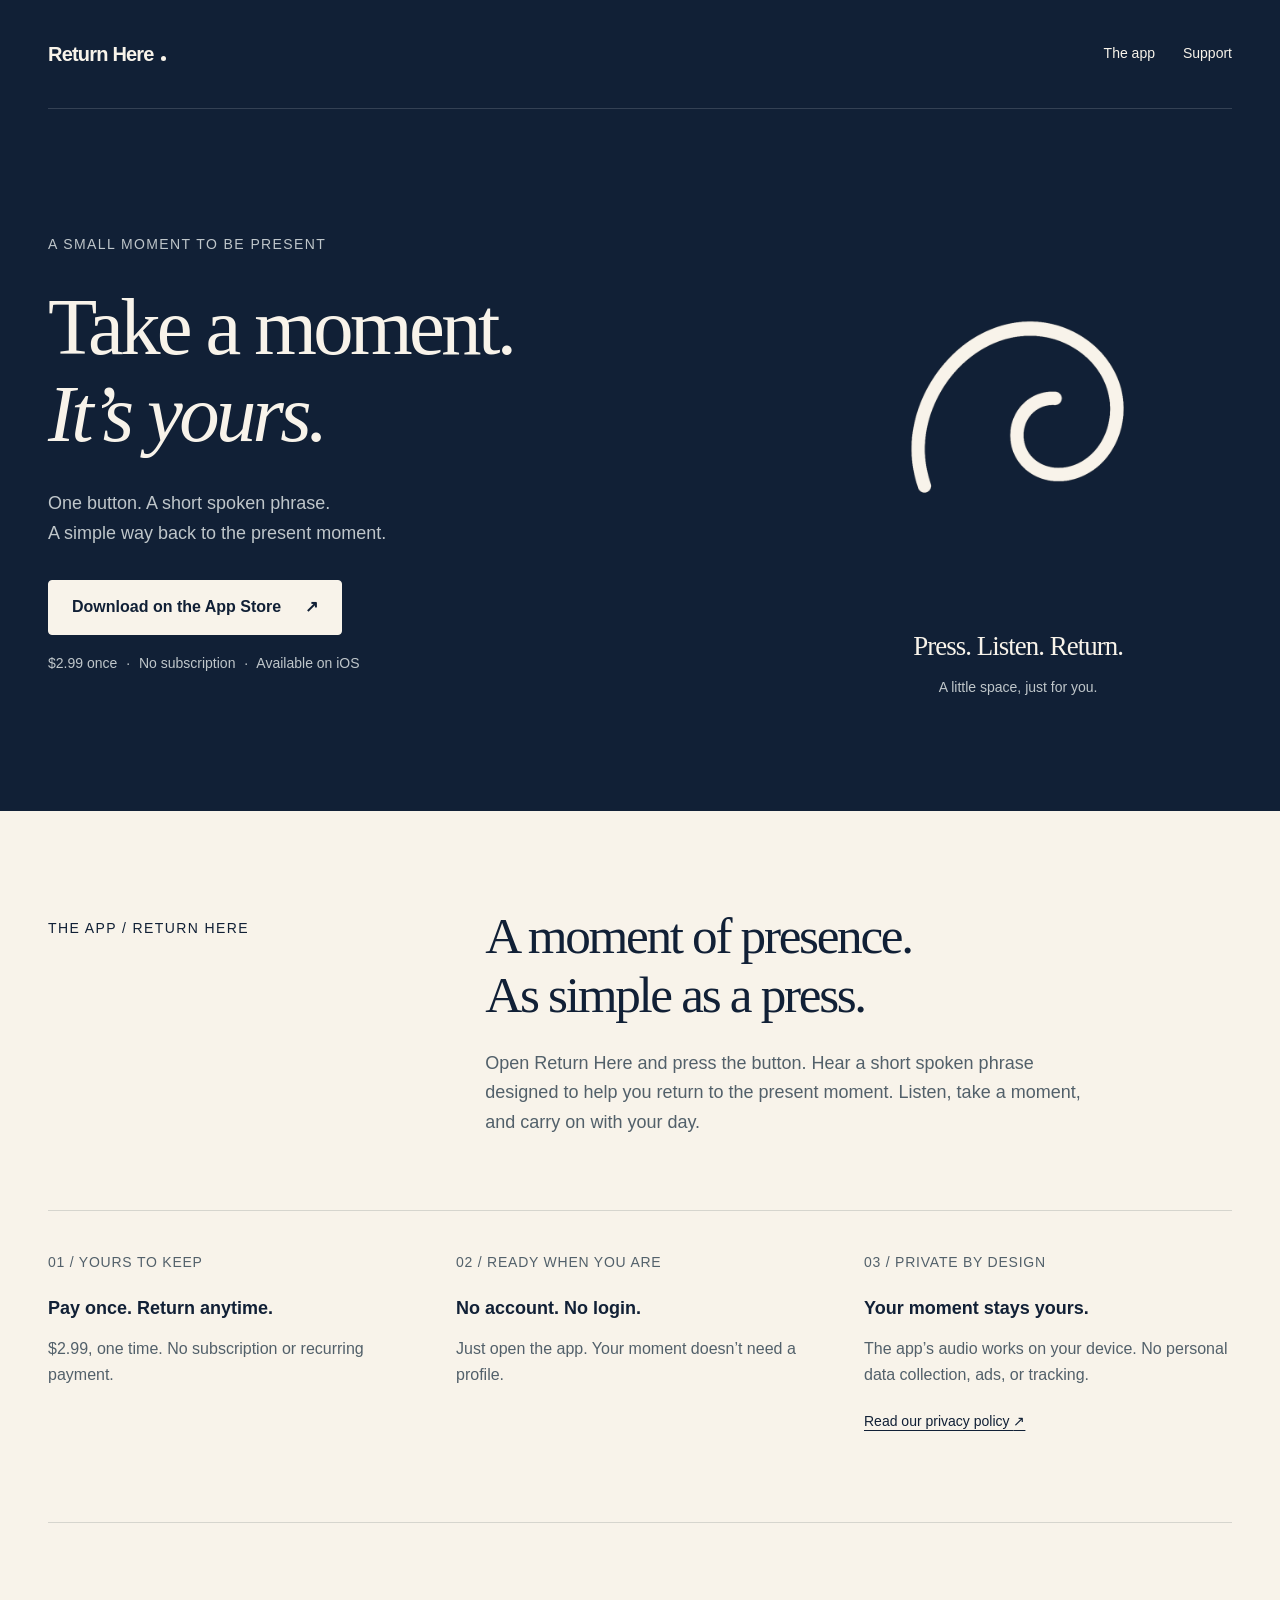
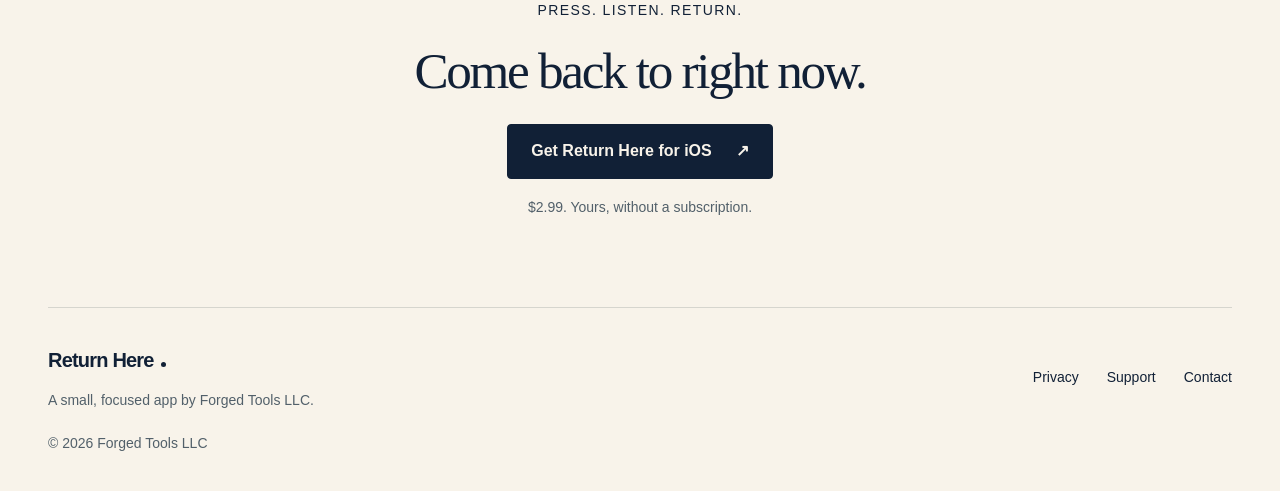
==== index.html @ dcfb2195 "Feature Return Here spiral in hero and brand metadata" ====
<!doctype html>
<html lang="en">
<head>
  <meta charset="utf-8">
  <meta name="viewport" content="width=device-width, initial-scale=1">
  <meta name="theme-color" content="#112036">
  <meta name="description" content="Take a moment. It’s yours. Return Here is a simple one-button app: press, listen, and return to the present. $2.99 once. No subscription. No account.">
  <title>Return Here — Take a moment. It’s yours.</title>
  <link rel="icon" type="image/png" sizes="1024x1024" href="assets/return-here-icon.png">
  <link rel="apple-touch-icon" href="assets/return-here-icon.png">
  <meta property="og:title" content="Return Here — Take a moment. It’s yours.">
  <meta property="og:description" content="One button. A short spoken phrase. A simple way back to the present moment. $2.99 once. No subscription. No account.">
  <meta property="og:type" content="website">
  <meta property="og:image" content="https://forgedtoolssite.pages.dev/assets/return-here-icon.png">
  <meta property="og:image:width" content="1024">
  <meta property="og:image:height" content="1024">
  <meta property="og:image:alt" content="Return Here cream spiral on navy">
  <meta name="twitter:card" content="summary">
  <link rel="stylesheet" href="return-here.css">
</head>
<body>
  <a class="skip-link" href="#main">Skip to content</a>
  <div class="navy">
    <header class="site-header wrap">
      <a class="wordmark" href="index.html" aria-label="Return Here home">Return Here<span class="brand-dot" aria-hidden="true"></span></a>
      <nav aria-label="Primary navigation"><a href="#products">The app</a><a href="support.html">Support</a></nav>
    </header>
    <main id="main">
      <section class="hero wrap" aria-labelledby="hero-title">
        <div class="hero-copy">
          <p class="eyebrow">A small moment to be present</p>
          <h1 id="hero-title">Take a moment.<br><em>It’s yours.</em></h1>
          <p class="intro">One button. A short spoken phrase.<br>A simple way back to the present moment.</p>
          <a class="button" href="https://apps.apple.com/app/id6803208554">Download on the App Store <span aria-hidden="true">↗</span></a>
          <p class="purchase">$2.99 once <span aria-hidden="true">·</span> No subscription <span aria-hidden="true">·</span> Available on iOS</p>
        </div>
        <div class="hero-brand">
          <img class="hero-icon" src="assets/return-here-icon.png" width="1024" height="1024" alt="Return Here cream spiral" fetchpriority="high">
          <div class="ritual">
            <p>Press. Listen. Return.</p>
            <span class="ritual-note">A little space, just for you.</span>
          </div>
        </div>
      </section>
      <div class="cream">
        <section class="explanation wrap" id="products" aria-labelledby="app-title">
          <p class="eyebrow">The app / Return Here</p>
          <div><h2 id="app-title">A moment of presence.<br>As simple as a press.</h2>
          <p>Open Return Here and press the button. Hear a short spoken phrase designed to help you return to the present moment. Listen, take a moment, and carry on with your day.</p></div>
        </section>
        <section class="values wrap" aria-label="Simple by design">
          <article><p class="eyebrow">01 / Yours to keep</p><h3>Pay once. Return anytime.</h3><p>$2.99, one time. No subscription or recurring payment.</p></article>
          <article><p class="eyebrow">02 / Ready when you are</p><h3>No account. No login.</h3><p>Just open the app. Your moment doesn’t need a profile.</p></article>
          <article><p class="eyebrow">03 / Private by design</p><h3>Your moment stays yours.</h3><p>The app’s audio works on your device. No personal data collection, ads, or tracking.</p><a class="text-link" href="privacy.html">Read our privacy policy <span aria-hidden="true">↗</span></a></article>
        </section>
        <section class="closing wrap" aria-labelledby="closing-title"><p class="eyebrow">Press. Listen. Return.</p><h2 id="closing-title">Come back to right now.</h2><a class="button dark" href="https://apps.apple.com/app/id6803208554">Get Return Here for iOS <span aria-hidden="true">↗</span></a><p class="purchase">$2.99. Yours, without a subscription.</p></section>
        <footer class="site-footer wrap">
          <div id="about"><a class="wordmark" href="index.html">Return Here<span class="brand-dot" aria-hidden="true"></span></a><p>A small, focused app by Forged Tools LLC.</p></div>
          <nav aria-label="Footer navigation"><a href="privacy.html">Privacy</a><a href="support.html">Support</a><a id="contact" href="mailto:hello@forgedtools.ai">Contact</a></nav>
          <p class="copyright">© 2026 Forged Tools LLC</p>
        </footer>
      </div>
    </main>
  </div>
</body>
</html>
---- return-here.css ----
:root { color-scheme: light; --navy: #112036; --cream: #f8f3ea; --muted: #bfc6ca; --ink-muted: #52606a; --line: #d6d5ce; }
* { box-sizing: border-box; }
html { scroll-behavior: smooth; }
body { margin: 0; font-family: -apple-system, BlinkMacSystemFont, "Segoe UI", sans-serif; font-size: 16px; line-height: 1.65; -webkit-font-smoothing: antialiased; }
a { color: inherit; text-underline-offset: .3em; }
a:focus-visible { outline: 2px solid currentColor; outline-offset: 6px; }
a:hover { text-decoration: underline; }
p, h1, h2, h3 { margin-top: 0; }
.wrap { width: min(1184px, calc(100% - 96px)); margin-inline: auto; }
.navy { background: var(--navy); color: var(--cream); }
.cream { background: var(--cream); color: var(--navy); }
.site-header { display: flex; justify-content: space-between; align-items: center; padding-block: 32px; border-bottom: 1px solid #ffffff26; }
.wordmark { display: inline-flex; align-items: baseline; gap: 7px; font-size: 1.25rem; font-weight: 600; letter-spacing: -.04em; text-decoration: none; }
.brand-dot { width: 5px; height: 5px; background: currentColor; border-radius: 50%; }
nav { display: flex; flex-wrap: wrap; gap: 28px; }
nav a { display: inline-flex; align-items: center; min-height: 44px; font-size: .875rem; text-decoration: none; }
.hero { display: grid; grid-template-columns: 1.6fr 1fr; align-items: center; gap: 72px; padding-block: 100px 112px; }
.eyebrow { font-size: .875rem; letter-spacing: .1em; text-transform: uppercase; font-weight: 500; margin-bottom: 28px; }
.hero .eyebrow { color: var(--muted); }
h1, h2 { font-family: Georgia, "Times New Roman", serif; font-weight: 400; letter-spacing: -.045em; }
h1 { font-size: clamp(3.5rem, 6.3vw, 5.7rem); line-height: 1.07; margin-bottom: 32px; }
h1 em { font-weight: 400; }
.intro { color: var(--muted); font-size: 1.125rem; margin-bottom: 32px; }
.button { display: inline-flex; justify-content: center; align-items: center; gap: 24px; min-height: 54px; padding: 13px 23px; border: 1px solid var(--cream); border-radius: 4px; color: var(--navy); background: var(--cream); text-decoration: none; font-size: 1rem; font-weight: 600; }
.button:hover { background: #e4dfd3; text-decoration: none; }
.purchase { font-size: .875rem; color: var(--muted); margin: 17px 0 0; }
.purchase span { margin-inline: 5px; }
.hero-brand { min-width: 0; text-align: center; }
.hero-icon { display: block; width: 100%; max-width: 420px; height: auto; margin-inline: auto; }
.ritual p { font-family: Georgia, "Times New Roman", serif; font-size: clamp(1.4rem, 2.1vw, 2rem); line-height: 1.3; letter-spacing: -.035em; margin: 0; }
.ritual-note { display: block; margin-top: 12px; color: var(--muted); font-size: .875rem; }
.explanation { display: grid; grid-template-columns: 1fr 2fr; gap: 64px; padding-block: 96px 72px; scroll-margin-top: 32px; }
.explanation .eyebrow { padding-top: 10px; }
h2 { font-size: clamp(2.25rem, 4vw, 3.5rem); line-height: 1.15; margin-bottom: 24px; }
.explanation p:not(.eyebrow) { max-width: 620px; font-size: 1.125rem; color: var(--ink-muted); margin-bottom: 0; }
.values { display: grid; grid-template-columns: repeat(3, 1fr); gap: 40px; padding-block: 40px 80px; border-top: 1px solid var(--line); }
.values .eyebrow { color: var(--ink-muted); font-size: .875rem; letter-spacing: .055em; margin-bottom: 20px; }
h3 { font-weight: 600; font-size: 1.125rem; margin-bottom: 12px; }
.values article > p:not(.eyebrow) { color: var(--ink-muted); margin-bottom: 14px; }
.text-link { display: inline-block; padding-block: 8px; font-size: .875rem; }
.closing { text-align: center; border-top: 1px solid var(--line); padding-block: 76px 88px; }
.closing .eyebrow { margin-bottom: 20px; }
.dark { background: var(--navy); border-color: var(--navy); color: var(--cream); }
.dark:hover { background: #263e53; }
.closing .purchase { color: var(--ink-muted); }
.site-footer { display: grid; grid-template-columns: 1fr auto; gap: 20px; border-top: 1px solid var(--line); padding-block: 36px; }
.site-footer p { font-size: .875rem; color: var(--ink-muted); margin: 12px 0 0; }
.site-footer .copyright { grid-column: 1 / -1; margin-top: 0; }
.skip-link { position: absolute; top: 12px; left: 12px; z-index: 2; padding: 12px 20px; background: var(--cream); color: var(--navy); transform: translateY(-180%); }
.skip-link:focus { transform: translateY(0); }
@media (max-width: 900px) {
  .wrap { width: calc(100% - 48px); }
  .hero { gap: 32px; padding-block: 72px 80px; }

  .explanation { gap: 32px; }
  .values { gap: 24px; }
}
@media (max-width: 640px) {
  .site-header { padding-block: 18px; }
  nav { gap: 20px; }
  .wordmark { font-size: 1.125rem; }
  .hero { grid-template-columns: 1fr; gap: 32px; padding-block: 12px 48px; }
  h1 { font-size: clamp(2.9rem, 10.5vw, 4rem); }
  .hero .eyebrow { font-size: .75rem; letter-spacing: .08em; margin-bottom: 24px; }
  .purchase { max-width: 320px; }
  .hero-brand { grid-row: 1; }
  .hero-icon { width: 200px; }
  .ritual p { font-size: 1.5rem; }
  .ritual-note { margin-top: 8px; }
  .explanation { grid-template-columns: 1fr; gap: 0; padding-block: 56px 44px; }
  .values { grid-template-columns: 1fr; gap: 32px; padding-block: 32px 48px; }
  .values .eyebrow { margin-bottom: 12px; }
  .closing { padding-block: 52px 56px; }
  .closing .purchase { margin-inline: auto; }
  .site-footer { grid-template-columns: 1fr; gap: 12px; }
  .button { gap: 16px; }
}
@media (prefers-reduced-motion: reduce) { html { scroll-behavior: auto; } }
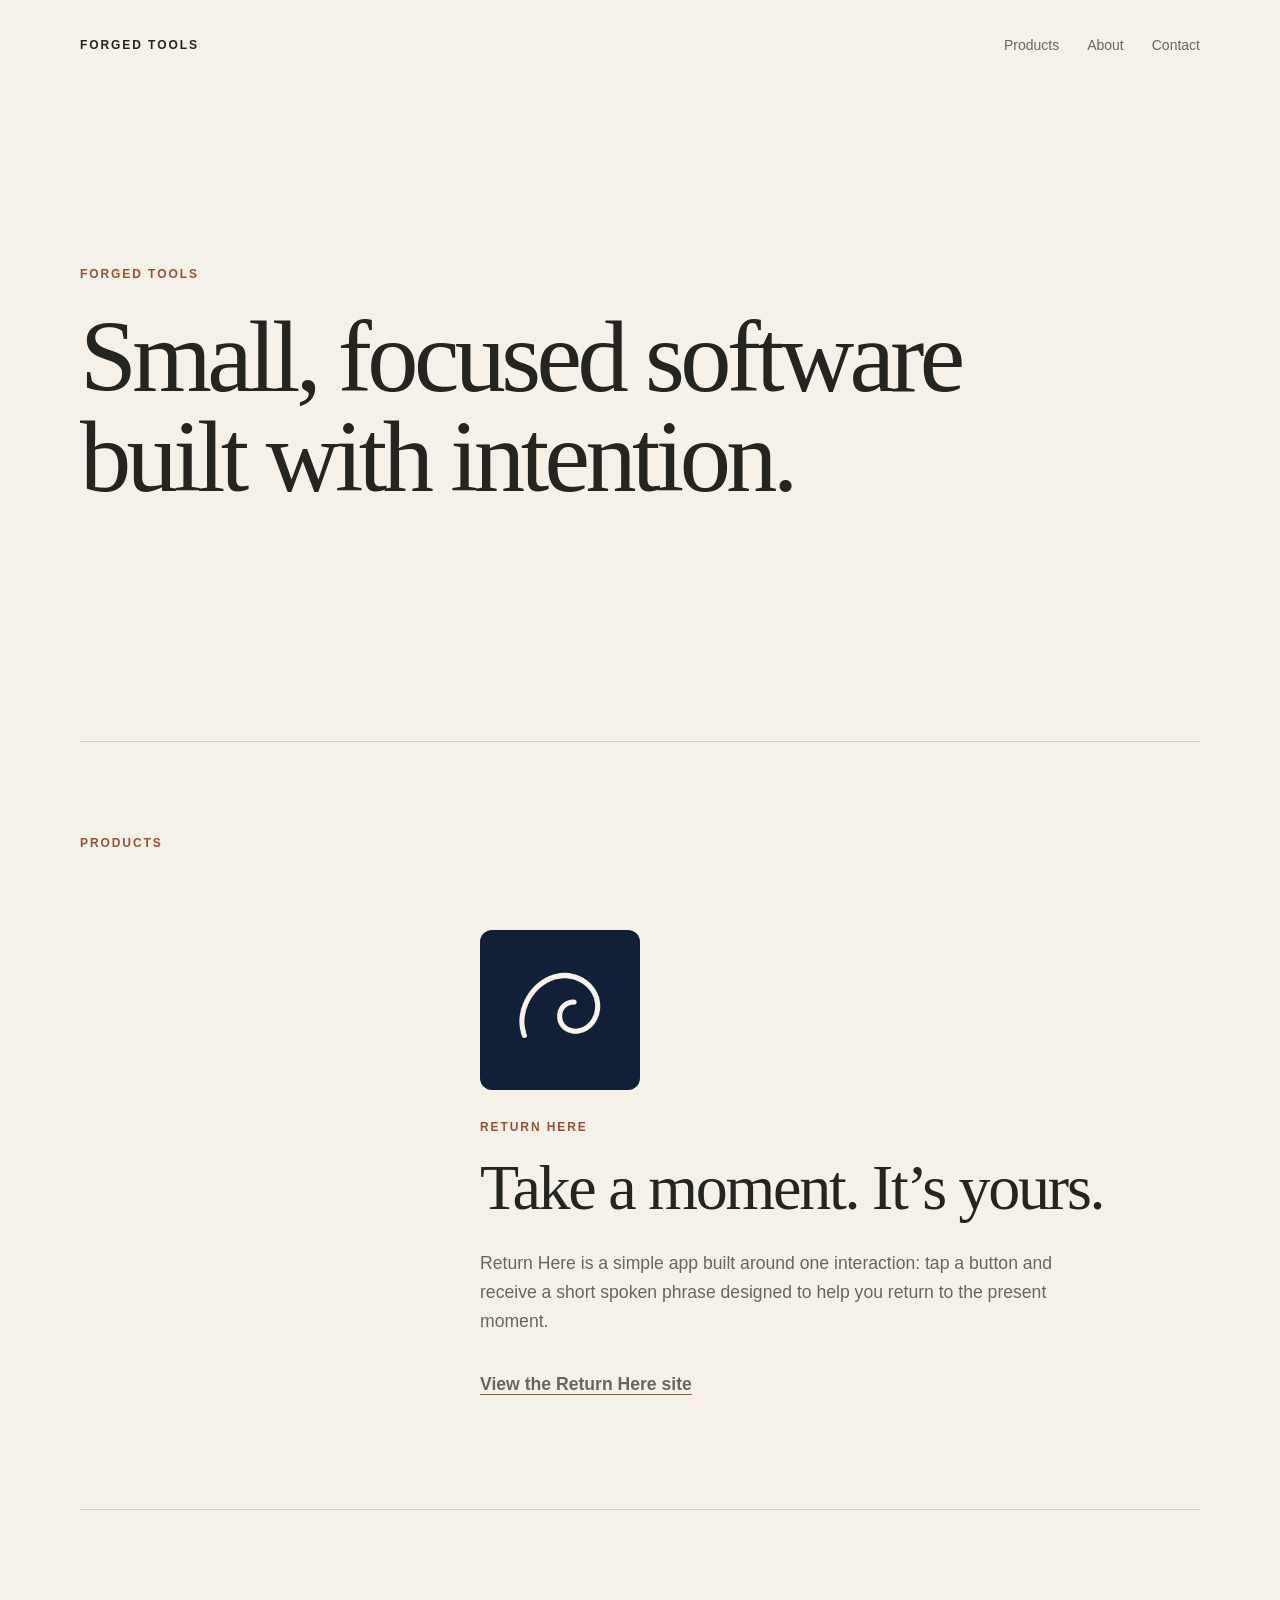
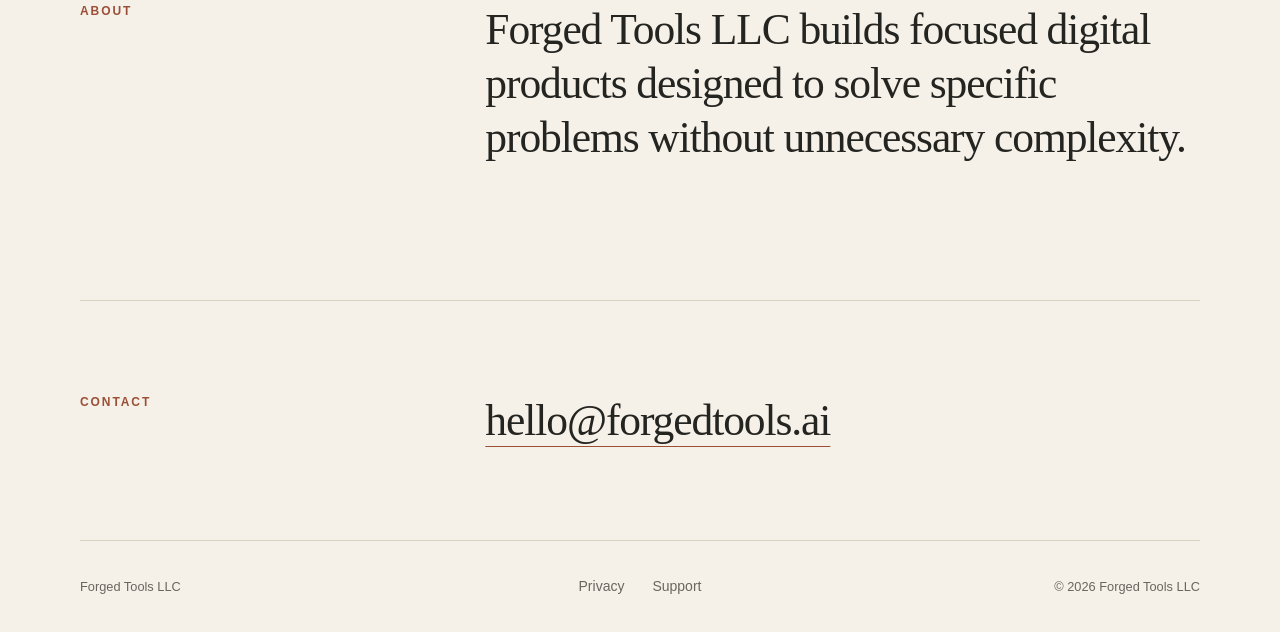
==== commit f9c61822: "Restore corporate homepage and move Return Here to dedicated path" ====
--- a/index.html
+++ b/index.html
@@ -3,64 +3,56 @@
 <head>
   <meta charset="utf-8">
   <meta name="viewport" content="width=device-width, initial-scale=1">
-  <meta name="theme-color" content="#112036">
-  <meta name="description" content="Take a moment. It’s yours. Return Here is a simple one-button app: press, listen, and return to the present. $2.99 once. No subscription. No account.">
-  <title>Return Here — Take a moment. It’s yours.</title>
-  <link rel="icon" type="image/png" sizes="1024x1024" href="assets/return-here-icon.png">
-  <link rel="apple-touch-icon" href="assets/return-here-icon.png">
-  <meta property="og:title" content="Return Here — Take a moment. It’s yours.">
-  <meta property="og:description" content="One button. A short spoken phrase. A simple way back to the present moment. $2.99 once. No subscription. No account.">
-  <meta property="og:type" content="website">
-  <meta property="og:image" content="https://forgedtoolssite.pages.dev/assets/return-here-icon.png">
-  <meta property="og:image:width" content="1024">
-  <meta property="og:image:height" content="1024">
-  <meta property="og:image:alt" content="Return Here cream spiral on navy">
-  <meta name="twitter:card" content="summary">
-  <link rel="stylesheet" href="return-here.css">
+  <meta name="description" content="Forged Tools LLC builds small, focused software with intention.">
+  <title>Forged Tools LLC — Focused Software</title>
+  <link rel="canonical" href="https://forgedtools.ai/">
+  <link rel="stylesheet" href="styles.css">
 </head>
 <body>
-  <a class="skip-link" href="#main">Skip to content</a>
-  <div class="navy">
-    <header class="site-header wrap">
-      <a class="wordmark" href="index.html" aria-label="Return Here home">Return Here<span class="brand-dot" aria-hidden="true"></span></a>
-      <nav aria-label="Primary navigation"><a href="#products">The app</a><a href="support.html">Support</a></nav>
-    </header>
-    <main id="main">
-      <section class="hero wrap" aria-labelledby="hero-title">
-        <div class="hero-copy">
-          <p class="eyebrow">A small moment to be present</p>
-          <h1 id="hero-title">Take a moment.<br><em>It’s yours.</em></h1>
-          <p class="intro">One button. A short spoken phrase.<br>A simple way back to the present moment.</p>
-          <a class="button" href="https://apps.apple.com/app/id6803208554">Download on the App Store <span aria-hidden="true">↗</span></a>
-          <p class="purchase">$2.99 once <span aria-hidden="true">·</span> No subscription <span aria-hidden="true">·</span> Available on iOS</p>
-        </div>
-        <div class="hero-brand">
-          <img class="hero-icon" src="assets/return-here-icon.png" width="1024" height="1024" alt="Return Here cream spiral" fetchpriority="high">
-          <div class="ritual">
-            <p>Press. Listen. Return.</p>
-            <span class="ritual-note">A little space, just for you.</span>
-          </div>
-        </div>
-      </section>
-      <div class="cream">
-        <section class="explanation wrap" id="products" aria-labelledby="app-title">
-          <p class="eyebrow">The app / Return Here</p>
-          <div><h2 id="app-title">A moment of presence.<br>As simple as a press.</h2>
-          <p>Open Return Here and press the button. Hear a short spoken phrase designed to help you return to the present moment. Listen, take a moment, and carry on with your day.</p></div>
-        </section>
-        <section class="values wrap" aria-label="Simple by design">
-          <article><p class="eyebrow">01 / Yours to keep</p><h3>Pay once. Return anytime.</h3><p>$2.99, one time. No subscription or recurring payment.</p></article>
-          <article><p class="eyebrow">02 / Ready when you are</p><h3>No account. No login.</h3><p>Just open the app. Your moment doesn’t need a profile.</p></article>
-          <article><p class="eyebrow">03 / Private by design</p><h3>Your moment stays yours.</h3><p>The app’s audio works on your device. No personal data collection, ads, or tracking.</p><a class="text-link" href="privacy.html">Read our privacy policy <span aria-hidden="true">↗</span></a></article>
-        </section>
-        <section class="closing wrap" aria-labelledby="closing-title"><p class="eyebrow">Press. Listen. Return.</p><h2 id="closing-title">Come back to right now.</h2><a class="button dark" href="https://apps.apple.com/app/id6803208554">Get Return Here for iOS <span aria-hidden="true">↗</span></a><p class="purchase">$2.99. Yours, without a subscription.</p></section>
-        <footer class="site-footer wrap">
-          <div id="about"><a class="wordmark" href="index.html">Return Here<span class="brand-dot" aria-hidden="true"></span></a><p>A small, focused app by Forged Tools LLC.</p></div>
-          <nav aria-label="Footer navigation"><a href="privacy.html">Privacy</a><a href="support.html">Support</a><a id="contact" href="mailto:hello@forgedtools.ai">Contact</a></nav>
-          <p class="copyright">© 2026 Forged Tools LLC</p>
-        </footer>
-      </div>
-    </main>
-  </div>
+  <header class="site-header">
+    <a class="wordmark" href="index.html" aria-label="Forged Tools home">Forged Tools</a>
+    <nav aria-label="Primary navigation">
+      <a href="#products">Products</a>
+      <a href="#about">About</a>
+      <a href="#contact">Contact</a>
+    </nav>
+  </header>
+
+  <main>
+    <section class="hero" aria-labelledby="hero-title">
+      <p class="eyebrow">Forged Tools</p>
+      <h1 id="hero-title">Small, focused software<br>built with intention.</h1>
+    </section>
+
+    <section class="section" id="products" aria-labelledby="products-title">
+      <p class="section-label" id="products-title">Products</p>
+      <article class="product">
+        <img class="product-icon" src="/assets/return-here-icon.png" width="160" height="160" alt="Return Here cream spiral on navy">
+        <p class="product-name">Return Here</p>
+        <h2>Take a moment. It’s yours.</h2>
+        <p>Return Here is a simple app built around one interaction: tap a button and receive a short spoken phrase designed to help you return to the present moment.</p>
+        <p class="status"><a href="/return-here/">View the Return Here site</a></p>
+      </article>
+    </section>
+
+    <section class="section split" id="about" aria-labelledby="about-title">
+      <h2 class="section-label" id="about-title">About</h2>
+      <p class="lead">Forged Tools LLC builds focused digital products designed to solve specific problems without unnecessary complexity.</p>
+    </section>
+
+    <section class="section split" id="contact" aria-labelledby="contact-title">
+      <h2 class="section-label" id="contact-title">Contact</h2>
+      <a class="email" href="mailto:hello@forgedtools.ai">hello@forgedtools.ai</a>
+    </section>
+  </main>
+
+  <footer class="site-footer">
+    <p>Forged Tools LLC</p>
+    <nav aria-label="Footer navigation">
+      <a href="privacy.html">Privacy</a>
+      <a href="support.html">Support</a>
+    </nav>
+    <p>© 2026 Forged Tools LLC</p>
+  </footer>
 </body>
 </html>
--- a/styles.css
+++ b/styles.css
@@ -0,0 +1,302 @@
+:root {
+  --background: #f5f1e8;
+  --surface: #ece6da;
+  --text: #242421;
+  --muted: #68665f;
+  --accent: #9b4f36;
+  --border: #d7d0c3;
+}
+
+* {
+  box-sizing: border-box;
+}
+
+html {
+  scroll-behavior: smooth;
+}
+
+body {
+  margin: 0;
+  background: var(--background);
+  color: var(--text);
+  font-family: Inter, ui-sans-serif, -apple-system, BlinkMacSystemFont, "Segoe UI", sans-serif;
+  font-size: 16px;
+  line-height: 1.65;
+  -webkit-font-smoothing: antialiased;
+}
+
+a {
+  color: inherit;
+  text-decoration-color: var(--accent);
+  text-decoration-thickness: 1px;
+  text-underline-offset: 0.25em;
+}
+
+a:hover {
+  color: var(--accent);
+}
+
+a:focus-visible {
+  outline: 2px solid var(--accent);
+  outline-offset: 5px;
+}
+
+.site-header,
+main,
+.site-footer {
+  width: min(1120px, calc(100% - 48px));
+  margin-inline: auto;
+}
+
+.site-header {
+  display: flex;
+  align-items: center;
+  justify-content: space-between;
+  padding-block: 34px;
+}
+
+.wordmark,
+.eyebrow,
+.section-label,
+.product-name {
+  font-size: 0.75rem;
+  font-weight: 700;
+  letter-spacing: 0.16em;
+  text-transform: uppercase;
+}
+
+.wordmark {
+  text-decoration: none;
+}
+
+nav {
+  display: flex;
+  gap: 28px;
+}
+
+nav a {
+  color: var(--muted);
+  font-size: 0.875rem;
+  text-decoration: none;
+}
+
+.hero {
+  display: flex;
+  min-height: 650px;
+  flex-direction: column;
+  justify-content: center;
+  padding-block: 80px 140px;
+}
+
+.eyebrow,
+.section-label,
+.product-name {
+  margin: 0;
+  color: var(--accent);
+}
+
+h1,
+h2,
+p {
+  margin-top: 0;
+}
+
+h1 {
+  max-width: 900px;
+  margin: 22px 0 0;
+  font-family: Georgia, "Times New Roman", serif;
+  font-size: clamp(3.2rem, 8vw, 6.8rem);
+  font-weight: 400;
+  letter-spacing: -0.045em;
+  line-height: 0.98;
+}
+
+.section {
+  border-top: 1px solid var(--border);
+  padding-block: 92px;
+}
+
+.product {
+  max-width: 720px;
+  margin: 76px 0 0 auto;
+}
+
+.product-icon {
+  display: block;
+  width: 160px;
+  height: auto;
+  margin-bottom: 28px;
+  border-radius: 12px;
+}
+
+.product h2 {
+  margin: 16px 0 28px;
+  font-family: Georgia, "Times New Roman", serif;
+  font-size: clamp(2.25rem, 5vw, 4.2rem);
+  font-weight: 400;
+  letter-spacing: -0.035em;
+  line-height: 1.05;
+}
+
+.product > p:not(.product-name) {
+  max-width: 610px;
+  color: var(--muted);
+  font-size: 1.1rem;
+}
+
+.product .status {
+  margin-top: 34px;
+  color: var(--text);
+  font-weight: 600;
+}
+
+.split {
+  display: grid;
+  grid-template-columns: 1fr 2fr;
+  gap: 48px;
+}
+
+.lead,
+.email {
+  max-width: 720px;
+  font-family: Georgia, "Times New Roman", serif;
+  font-size: clamp(1.7rem, 3.4vw, 2.9rem);
+  letter-spacing: -0.025em;
+  line-height: 1.25;
+}
+
+.email {
+  width: fit-content;
+}
+
+.site-footer {
+  display: grid;
+  grid-template-columns: 1fr auto 1fr;
+  align-items: center;
+  gap: 32px;
+  border-top: 1px solid var(--border);
+  padding-block: 34px;
+  color: var(--muted);
+  font-size: 0.8rem;
+}
+
+.site-footer p {
+  margin: 0;
+}
+
+.site-footer p:last-child {
+  text-align: right;
+}
+
+.page {
+  min-height: calc(100vh - 220px);
+  padding-block: 120px 160px;
+}
+
+.page-header {
+  max-width: 820px;
+  margin-bottom: 110px;
+}
+
+.page-header h1 {
+  font-size: clamp(3.2rem, 7vw, 5.8rem);
+}
+
+.updated {
+  margin-top: 28px;
+  color: var(--muted);
+  font-size: 0.875rem;
+}
+
+.prose {
+  max-width: 720px;
+  margin-left: auto;
+}
+
+.prose section {
+  margin-bottom: 60px;
+}
+
+.prose h2 {
+  margin-bottom: 16px;
+  font-family: Georgia, "Times New Roman", serif;
+  font-size: 1.75rem;
+  font-weight: 400;
+  letter-spacing: -0.02em;
+}
+
+.prose p {
+  color: var(--muted);
+  font-size: 1.05rem;
+}
+
+.prose a {
+  color: var(--text);
+}
+
+.note {
+  border-left: 2px solid var(--accent);
+  padding: 12px 0 12px 24px;
+}
+
+@media (max-width: 700px) {
+  .site-header,
+  main,
+  .site-footer {
+    width: min(100% - 32px, 1120px);
+  }
+
+  .site-header {
+    align-items: flex-start;
+    padding-block: 24px;
+  }
+
+  .site-header nav {
+    gap: 14px;
+  }
+
+  .hero {
+    min-height: 570px;
+    padding-block: 80px 110px;
+  }
+
+  h1 {
+    font-size: clamp(3rem, 15vw, 4.5rem);
+  }
+
+  .section {
+    padding-block: 68px;
+  }
+
+  .product {
+    margin-top: 54px;
+  }
+
+  .split {
+    grid-template-columns: 1fr;
+    gap: 38px;
+  }
+
+  .site-footer {
+    grid-template-columns: 1fr;
+    gap: 16px;
+  }
+
+  .site-footer p:last-child {
+    text-align: left;
+  }
+
+  .page {
+    padding-block: 80px 110px;
+  }
+
+  .page-header {
+    margin-bottom: 80px;
+  }
+}
+
+@media (prefers-reduced-motion: reduce) {
+  html {
+    scroll-behavior: auto;
+  }
+}
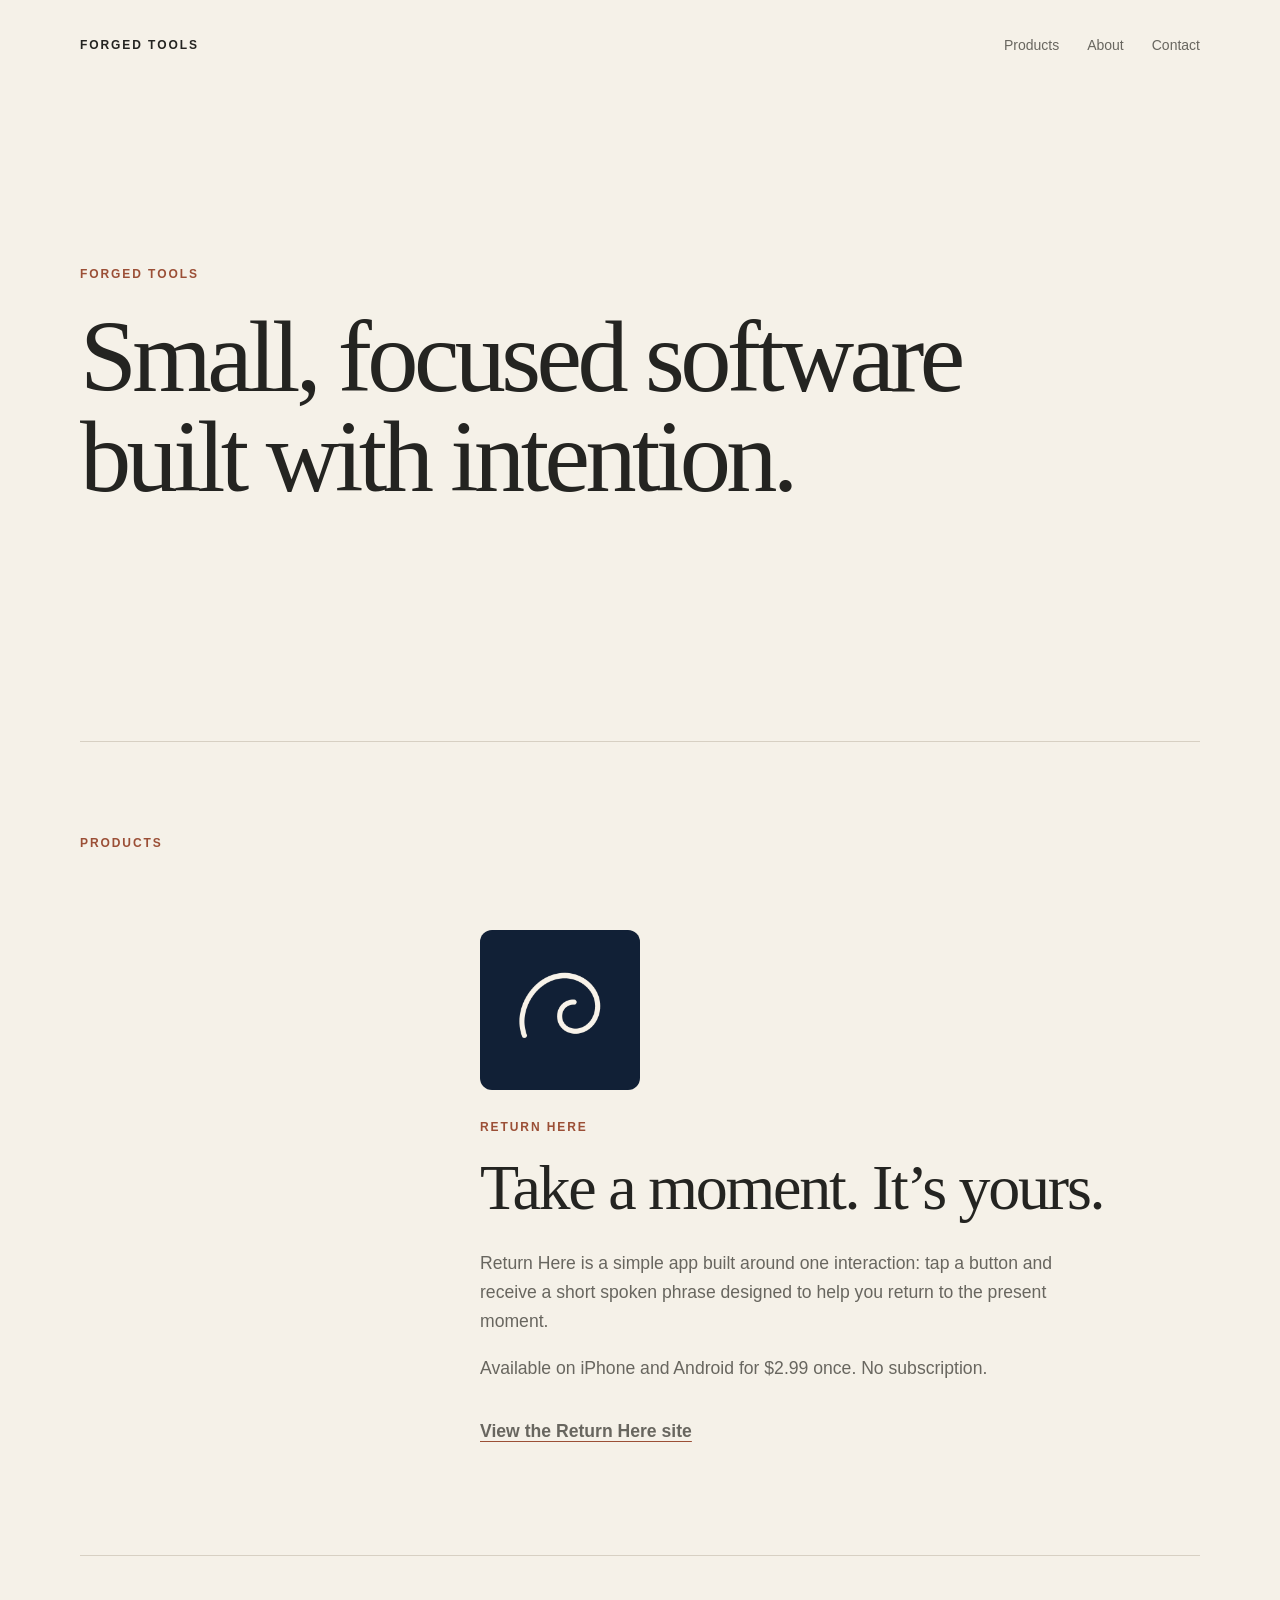
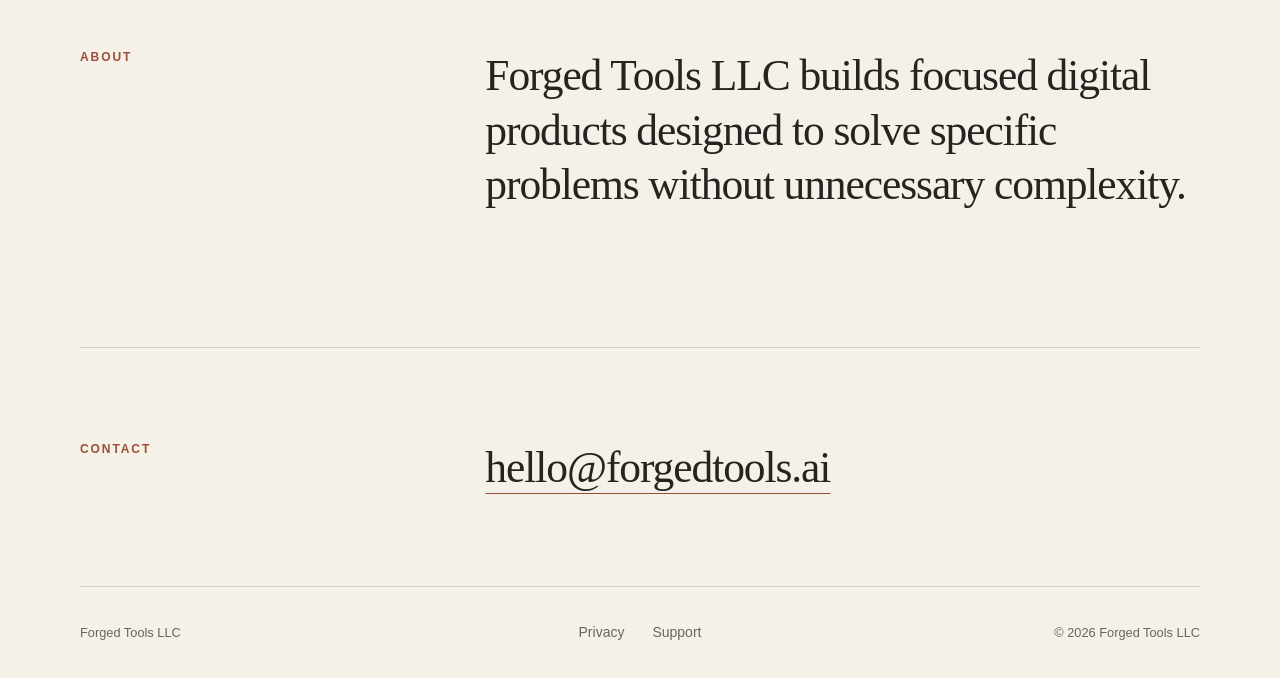
==== commit 1df16cd6: "Mark Return Here dual-platform on homepage" ====
--- a/index.html
+++ b/index.html
@@ -31,6 +31,7 @@
         <p class="product-name">Return Here</p>
         <h2>Take a moment. It’s yours.</h2>
         <p>Return Here is a simple app built around one interaction: tap a button and receive a short spoken phrase designed to help you return to the present moment.</p>
+        <p>Available on iPhone and Android for $2.99 once. No subscription.</p>
         <p class="status"><a href="/return-here/">View the Return Here site</a></p>
       </article>
     </section>
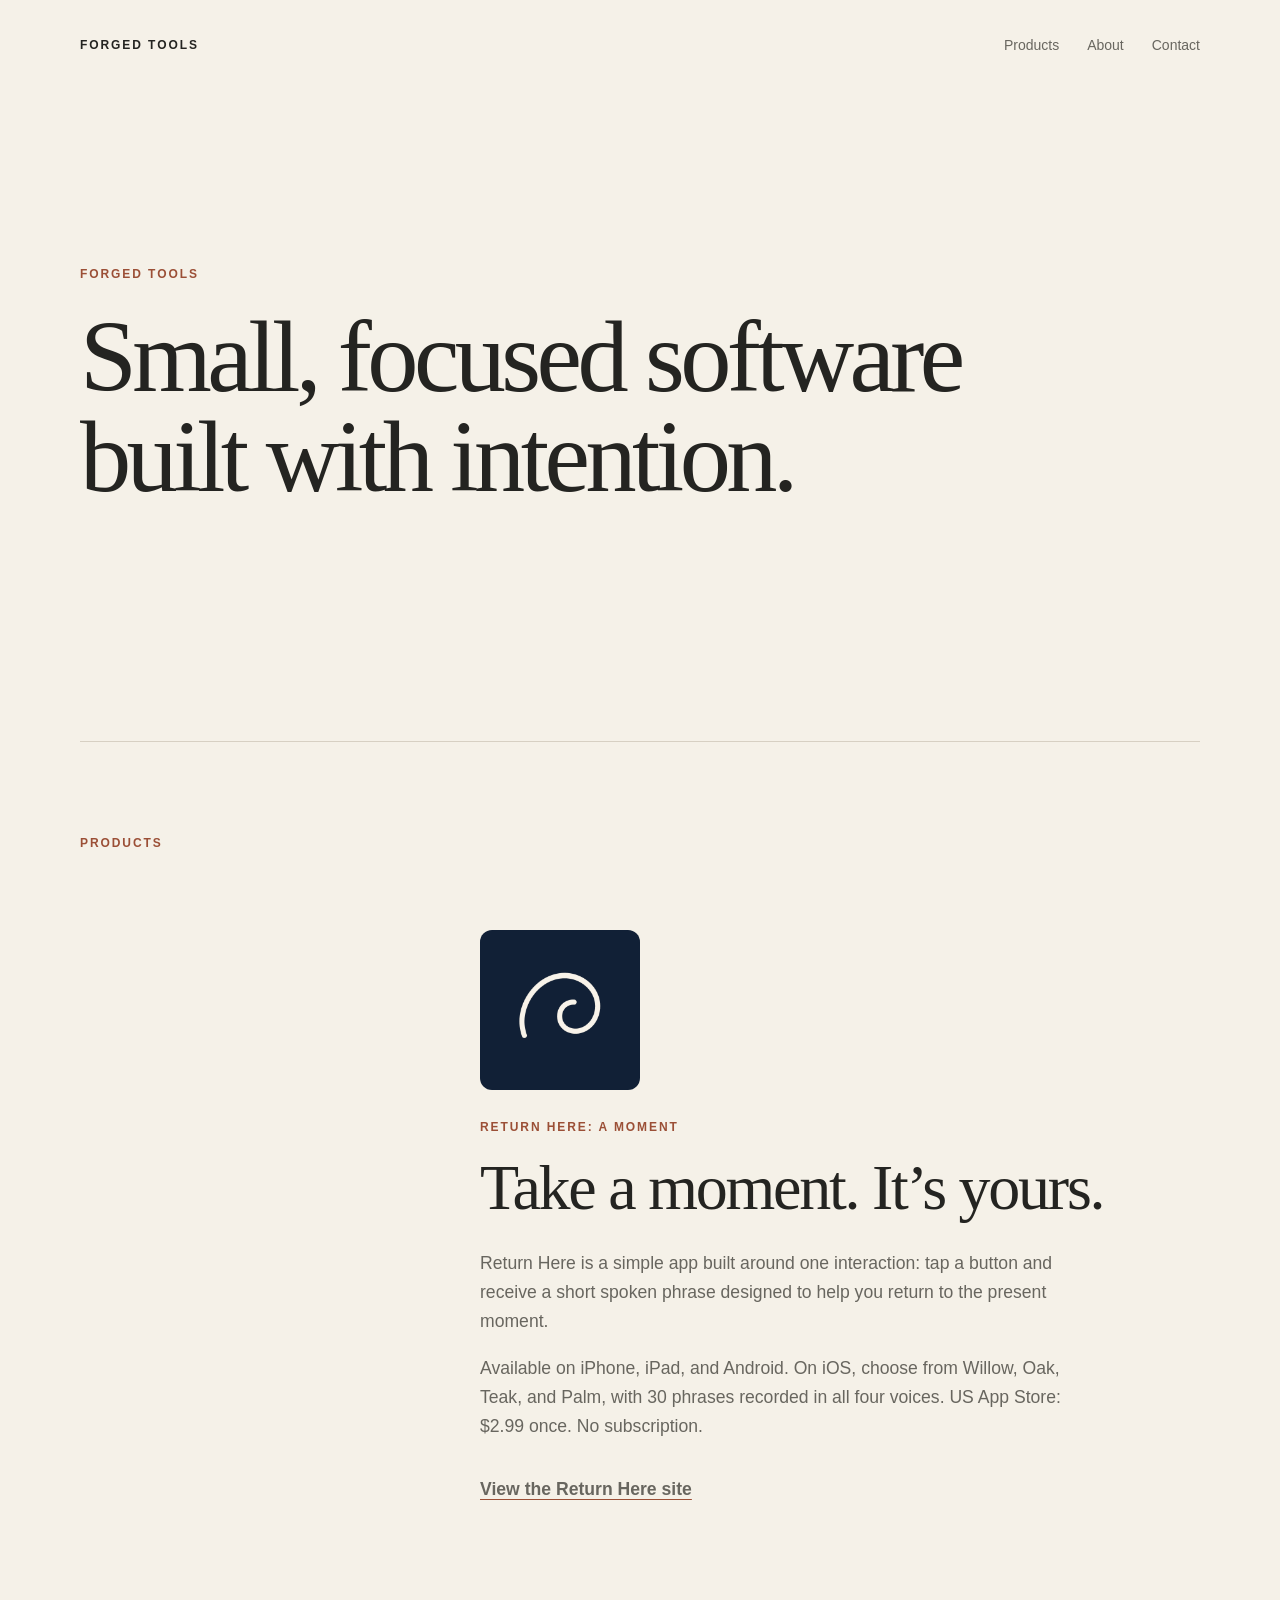
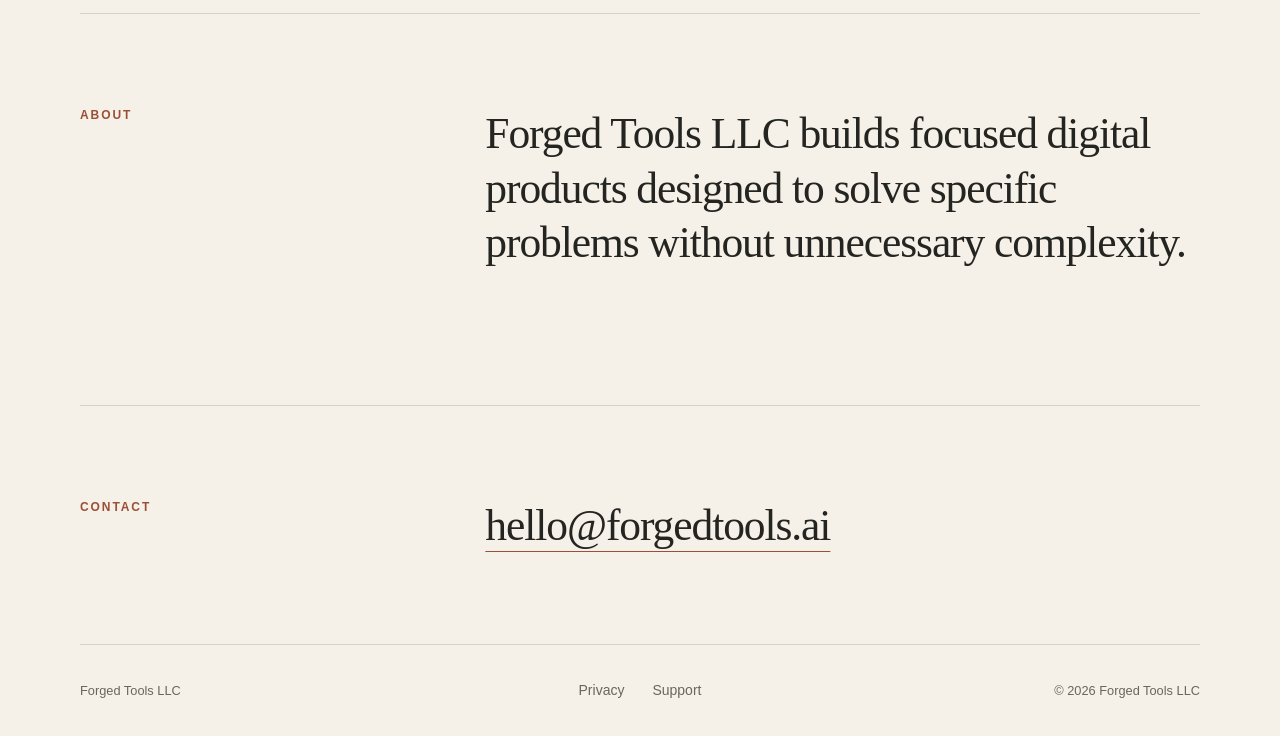
==== commit cda468ab: "Align Return Here website with iOS 1.1.1" ====
--- a/index.html
+++ b/index.html
@@ -28,10 +28,10 @@
       <p class="section-label" id="products-title">Products</p>
       <article class="product">
         <img class="product-icon" src="/assets/return-here-icon.png" width="160" height="160" alt="Return Here cream spiral on navy">
-        <p class="product-name">Return Here</p>
+        <p class="product-name">Return Here: A Moment</p>
         <h2>Take a moment. It’s yours.</h2>
         <p>Return Here is a simple app built around one interaction: tap a button and receive a short spoken phrase designed to help you return to the present moment.</p>
-        <p>Available on iPhone and Android for $2.99 once. No subscription.</p>
+        <p>Available on iPhone, iPad, and Android. On iOS, choose from Willow, Oak, Teak, and Palm, with 30 phrases recorded in all four voices. US App Store: $2.99 once. No subscription.</p>
         <p class="status"><a href="/return-here/">View the Return Here site</a></p>
       </article>
     </section>
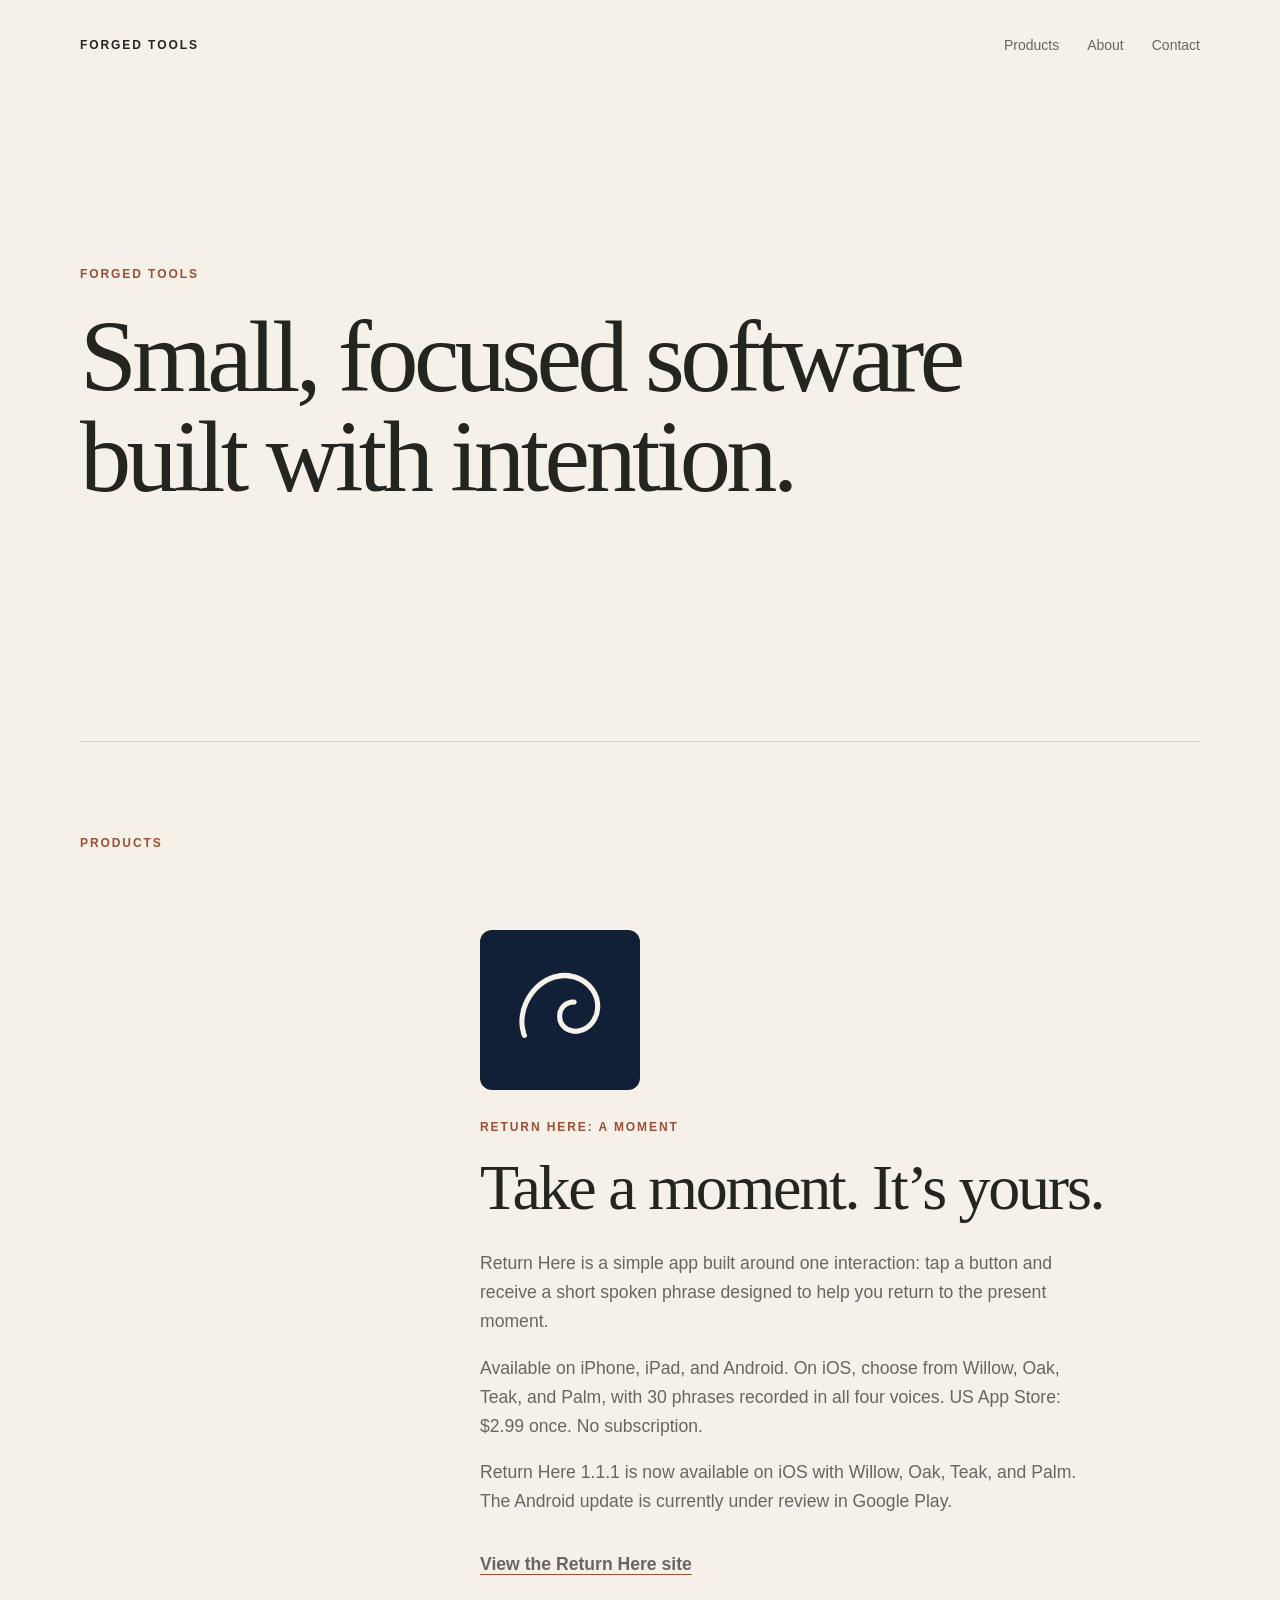
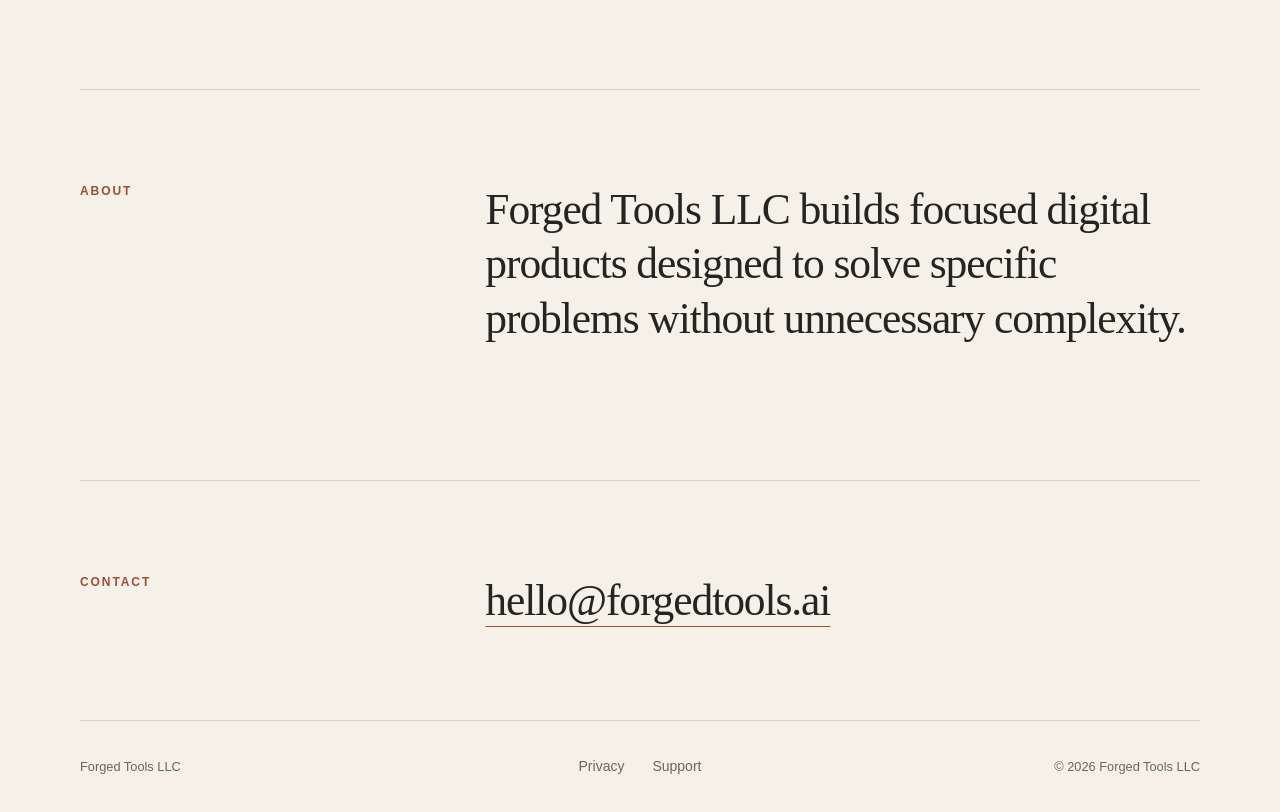
==== commit ff00a6c0: "Clarify Android update is pending Google Play review" ====
--- a/index.html
+++ b/index.html
@@ -32,6 +32,7 @@
         <h2>Take a moment. It’s yours.</h2>
         <p>Return Here is a simple app built around one interaction: tap a button and receive a short spoken phrase designed to help you return to the present moment.</p>
         <p>Available on iPhone, iPad, and Android. On iOS, choose from Willow, Oak, Teak, and Palm, with 30 phrases recorded in all four voices. US App Store: $2.99 once. No subscription.</p>
+        <p>Return Here 1.1.1 is now available on iOS with Willow, Oak, Teak, and Palm. The Android update is currently under review in Google Play.</p>
         <p class="status"><a href="/return-here/">View the Return Here site</a></p>
       </article>
     </section>
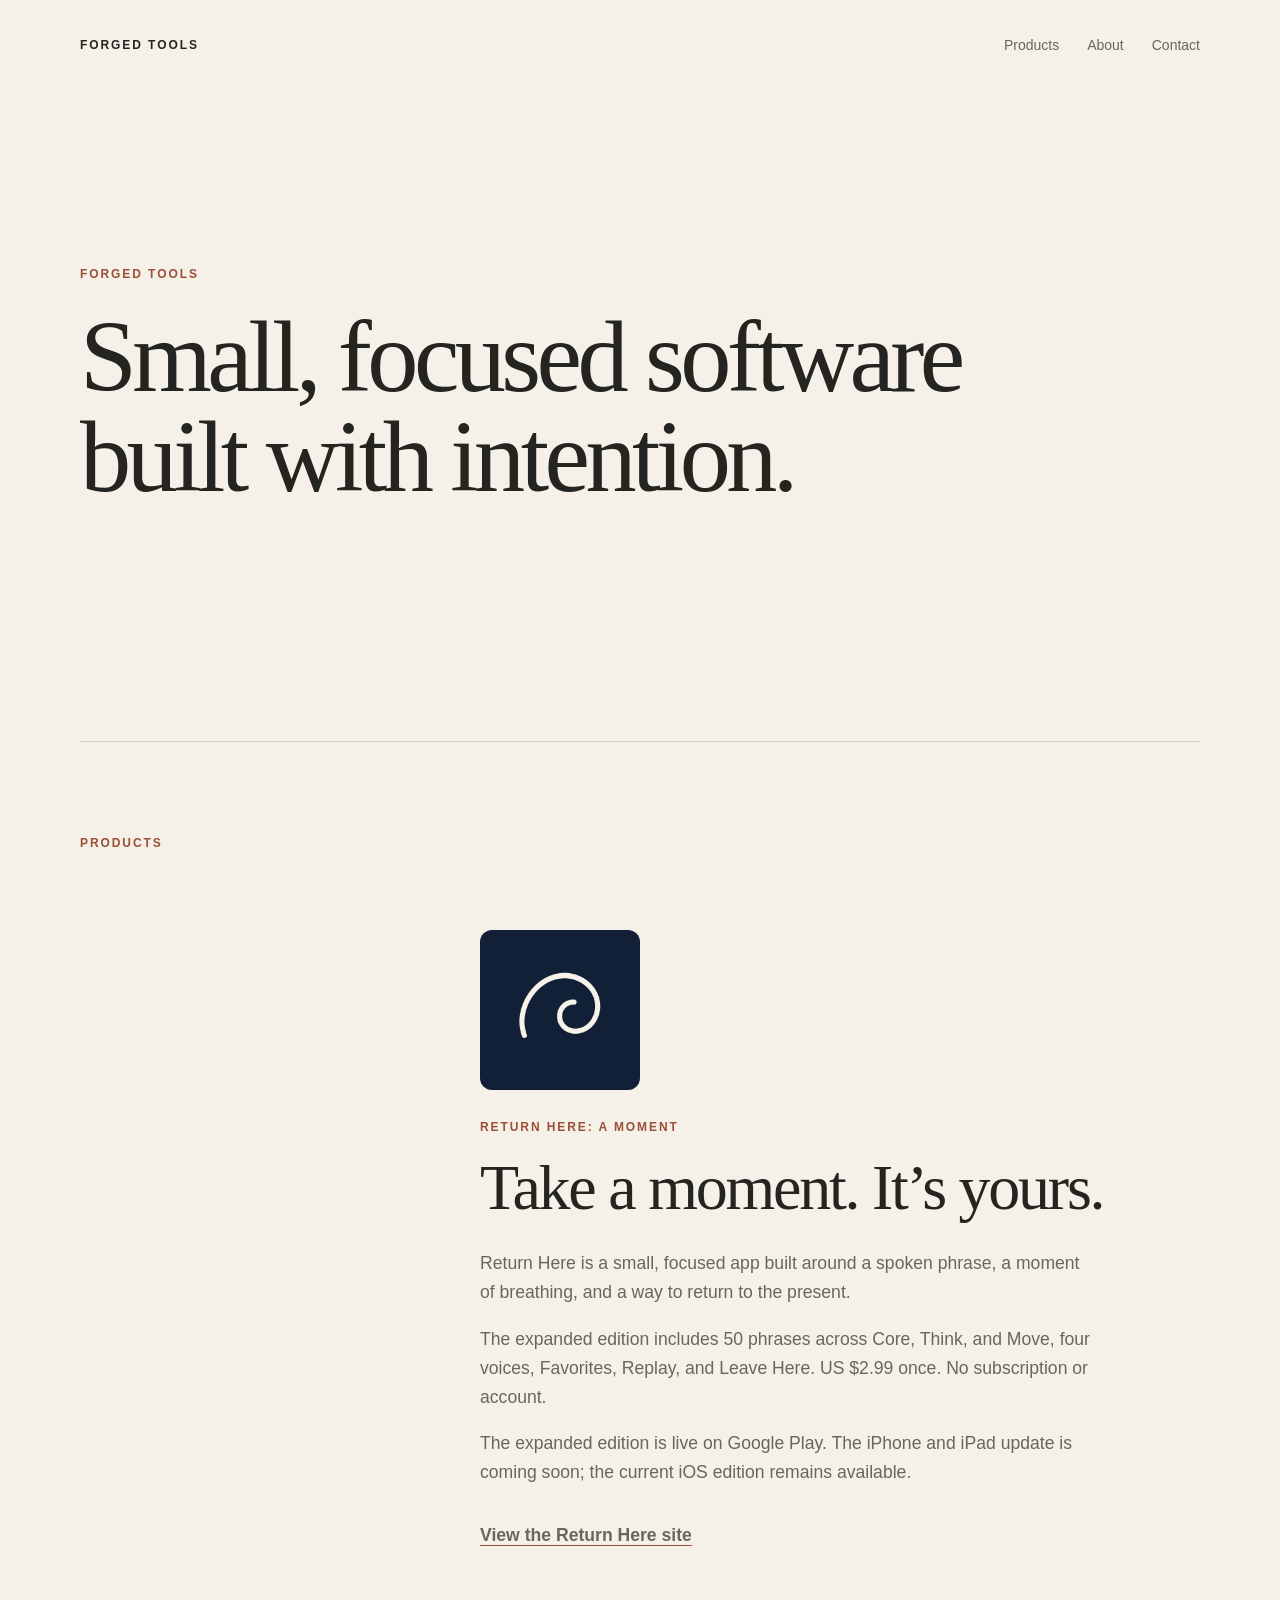
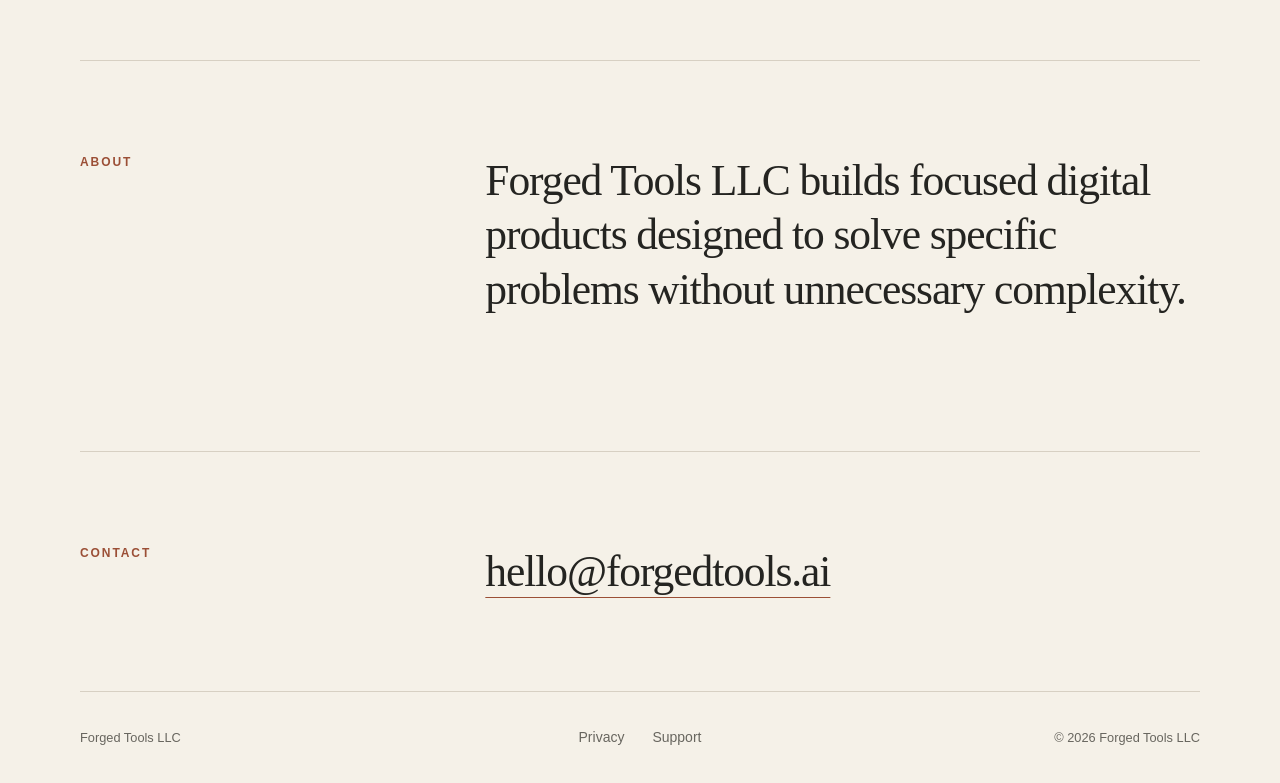
==== commit 6777e77e: "Align index.html with Android release and upcoming iOS update" ====
--- a/index.html
+++ b/index.html
@@ -30,9 +30,9 @@
         <img class="product-icon" src="/assets/return-here-icon.png" width="160" height="160" alt="Return Here cream spiral on navy">
         <p class="product-name">Return Here: A Moment</p>
         <h2>Take a moment. It’s yours.</h2>
-        <p>Return Here is a simple app built around one interaction: tap a button and receive a short spoken phrase designed to help you return to the present moment.</p>
-        <p>Available on iPhone, iPad, and Android. On iOS, choose from Willow, Oak, Teak, and Palm, with 30 phrases recorded in all four voices. US App Store: $2.99 once. No subscription.</p>
-        <p>Return Here 1.1.1 is now available on iOS with Willow, Oak, Teak, and Palm. The Android update is currently under review in Google Play.</p>
+        <p>Return Here is a small, focused app built around a spoken phrase, a moment of breathing, and a way to return to the present.</p>
+        <p>The expanded edition includes 50 phrases across Core, Think, and Move, four voices, Favorites, Replay, and Leave Here. US $2.99 once. No subscription or account.</p>
+        <p>The expanded edition is live on Google Play. The iPhone and iPad update is coming soon; the current iOS edition remains available.</p>
         <p class="status"><a href="/return-here/">View the Return Here site</a></p>
       </article>
     </section>
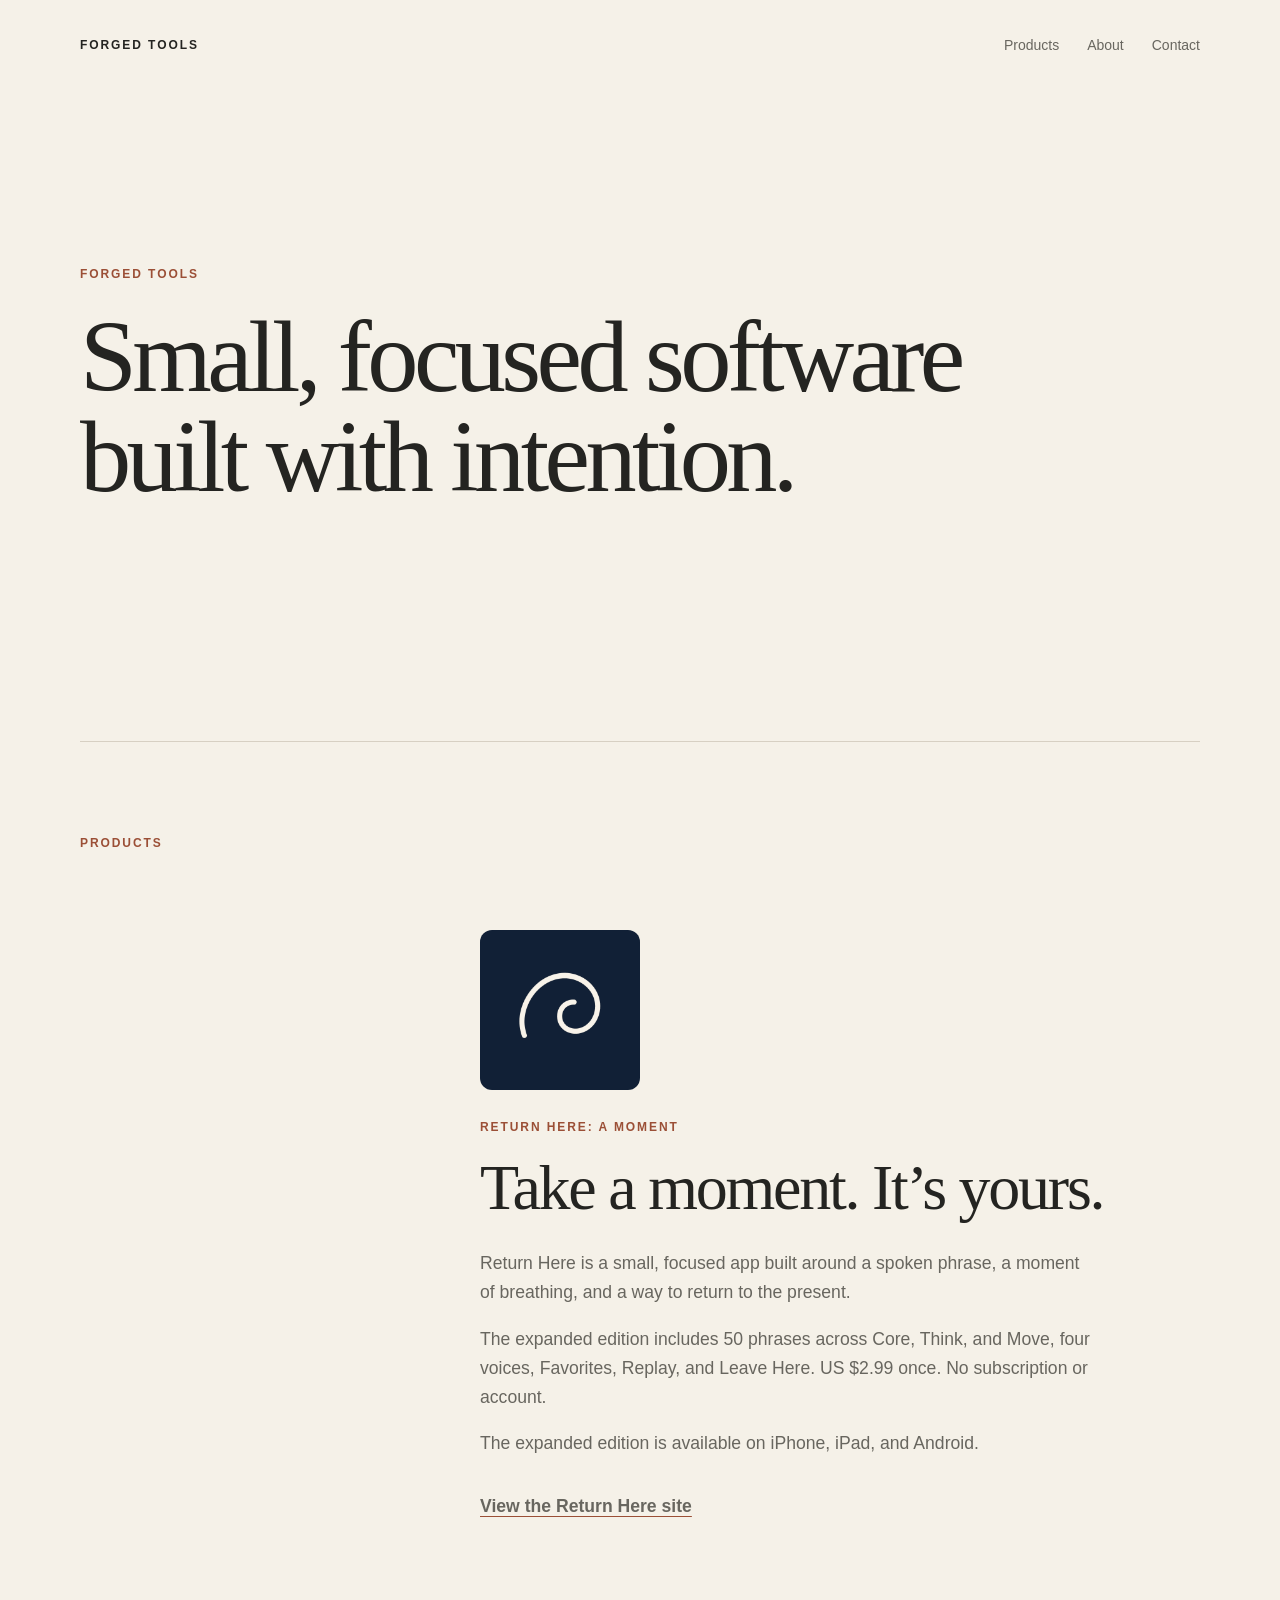
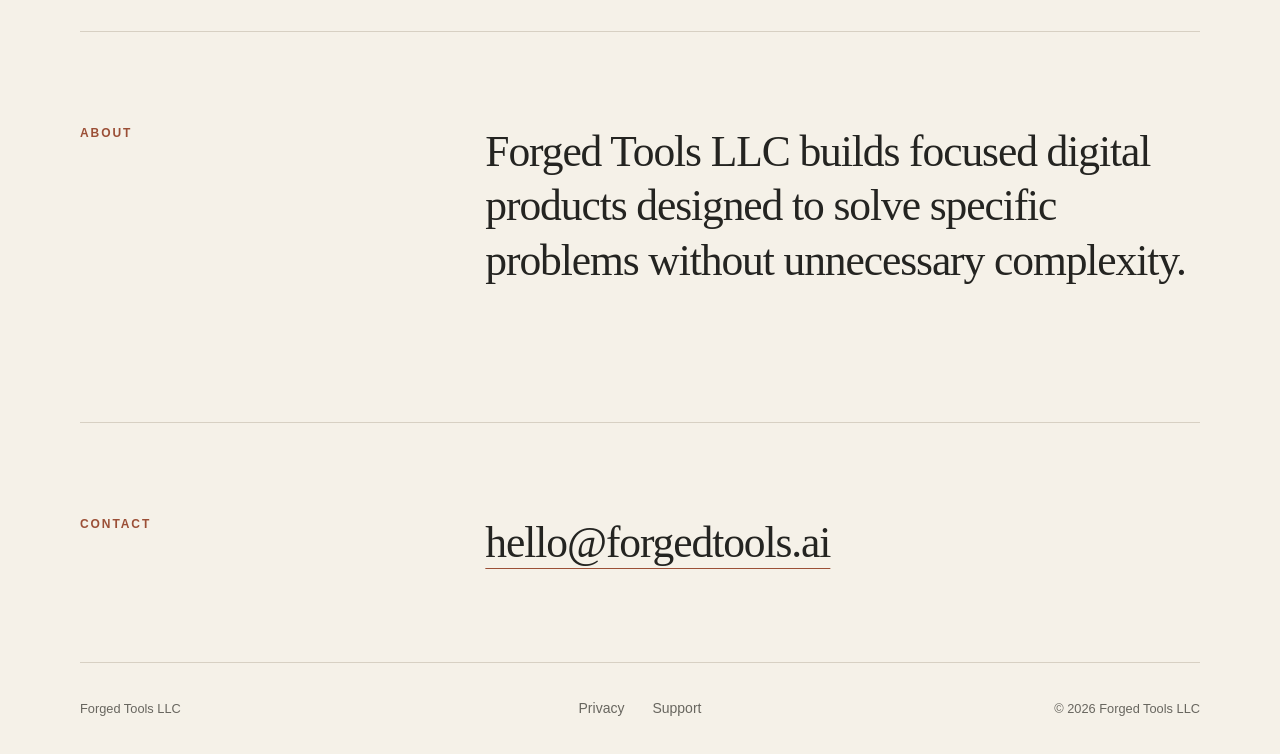
==== commit 8072b1ae: "Update Return Here website for iOS release" ====
--- a/index.html
+++ b/index.html
@@ -32,7 +32,7 @@
         <h2>Take a moment. It’s yours.</h2>
         <p>Return Here is a small, focused app built around a spoken phrase, a moment of breathing, and a way to return to the present.</p>
         <p>The expanded edition includes 50 phrases across Core, Think, and Move, four voices, Favorites, Replay, and Leave Here. US $2.99 once. No subscription or account.</p>
-        <p>The expanded edition is live on Google Play. The iPhone and iPad update is coming soon; the current iOS edition remains available.</p>
+        <p>The expanded edition is available on iPhone, iPad, and Android.</p>
         <p class="status"><a href="/return-here/">View the Return Here site</a></p>
       </article>
     </section>
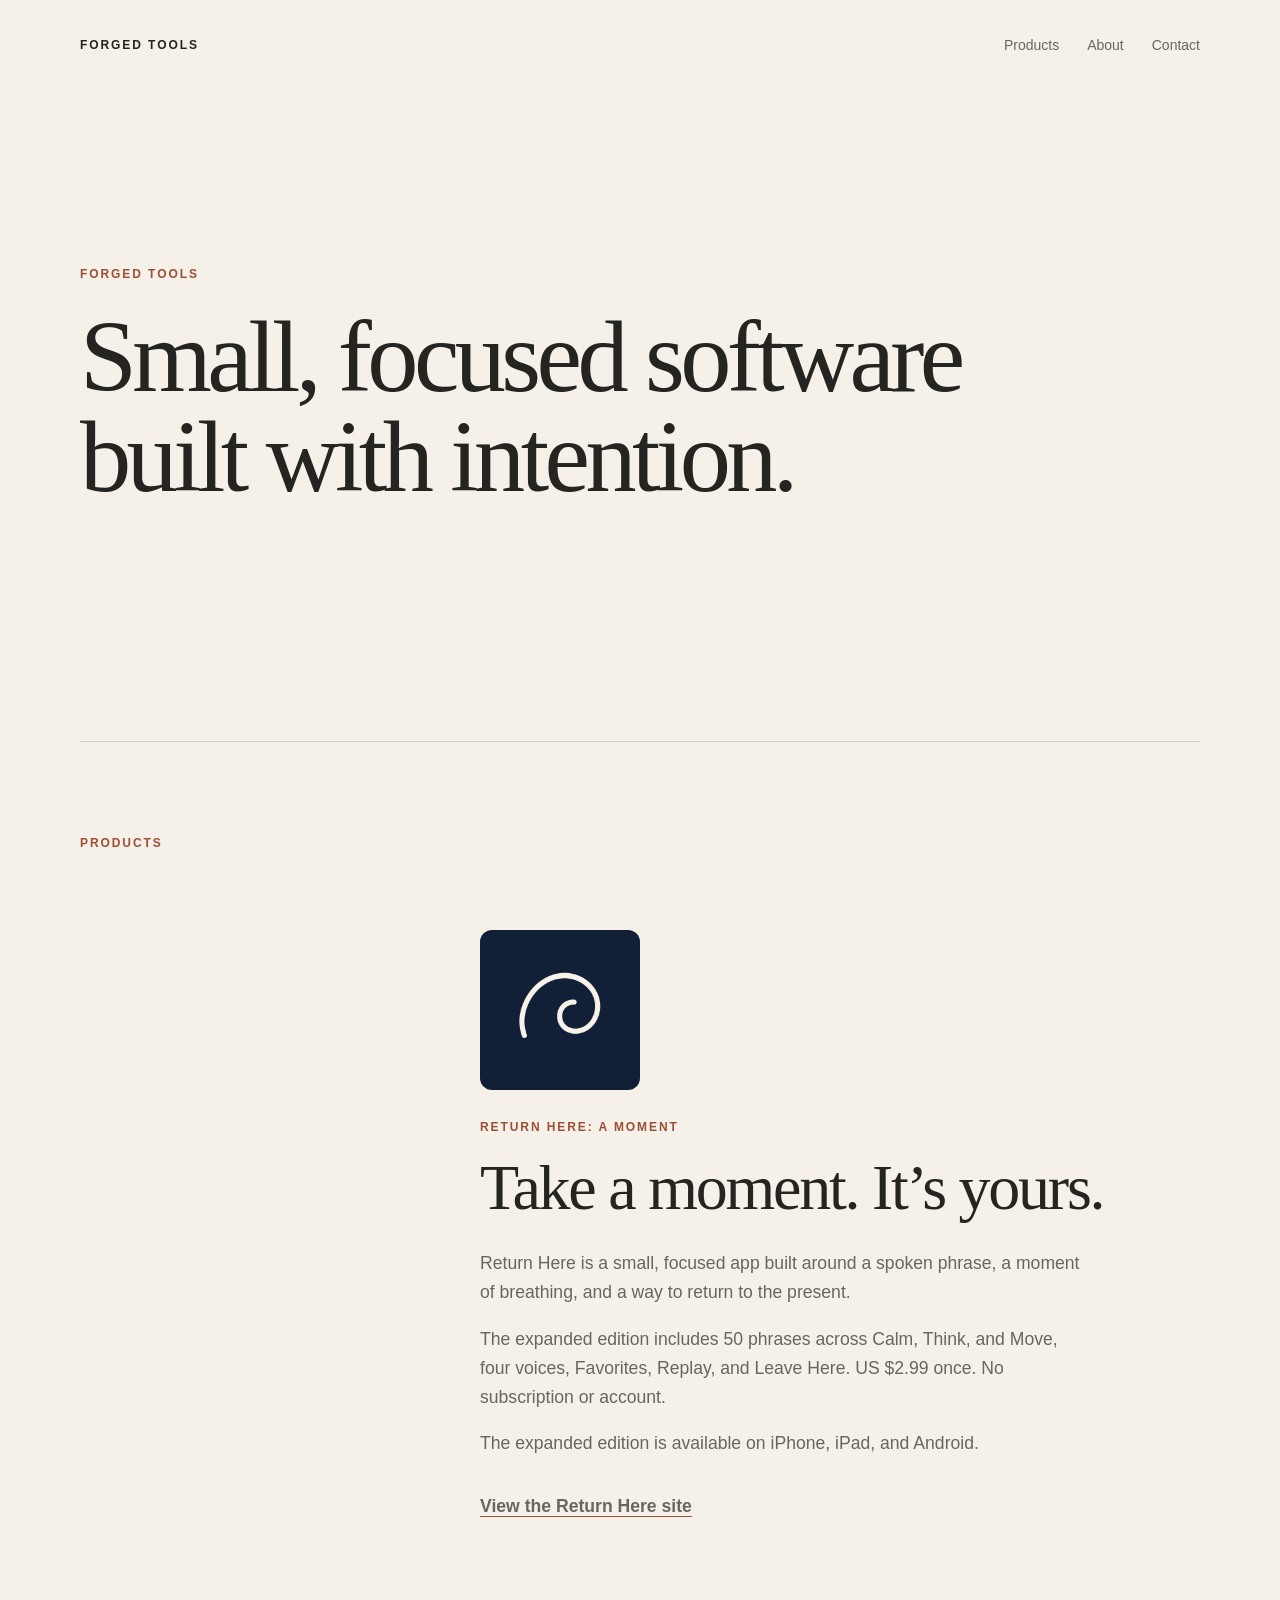
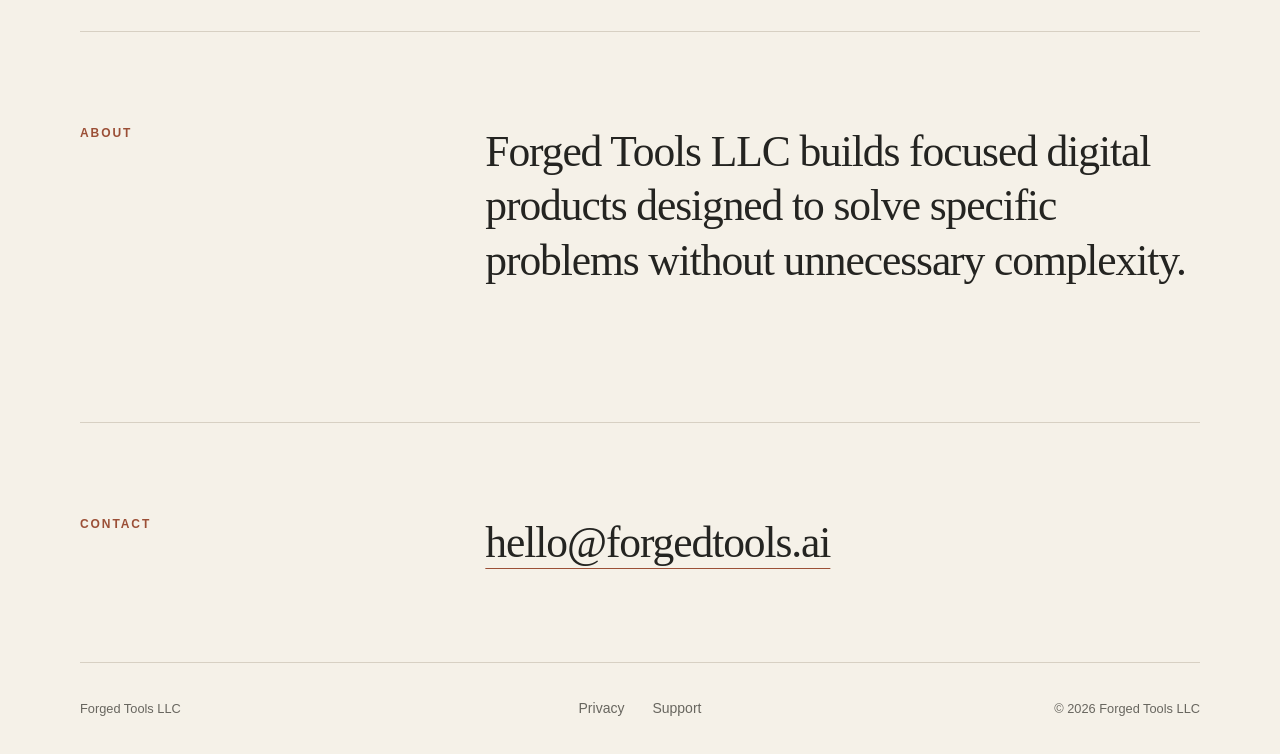
==== commit 6f950018: "Use Calm on the Forged Tools homepage" ====
--- a/index.html
+++ b/index.html
@@ -31,7 +31,7 @@
         <p class="product-name">Return Here: A Moment</p>
         <h2>Take a moment. It’s yours.</h2>
         <p>Return Here is a small, focused app built around a spoken phrase, a moment of breathing, and a way to return to the present.</p>
-        <p>The expanded edition includes 50 phrases across Core, Think, and Move, four voices, Favorites, Replay, and Leave Here. US $2.99 once. No subscription or account.</p>
+        <p>The expanded edition includes 50 phrases across Calm, Think, and Move, four voices, Favorites, Replay, and Leave Here. US $2.99 once. No subscription or account.</p>
         <p>The expanded edition is available on iPhone, iPad, and Android.</p>
         <p class="status"><a href="/return-here/">View the Return Here site</a></p>
       </article>
